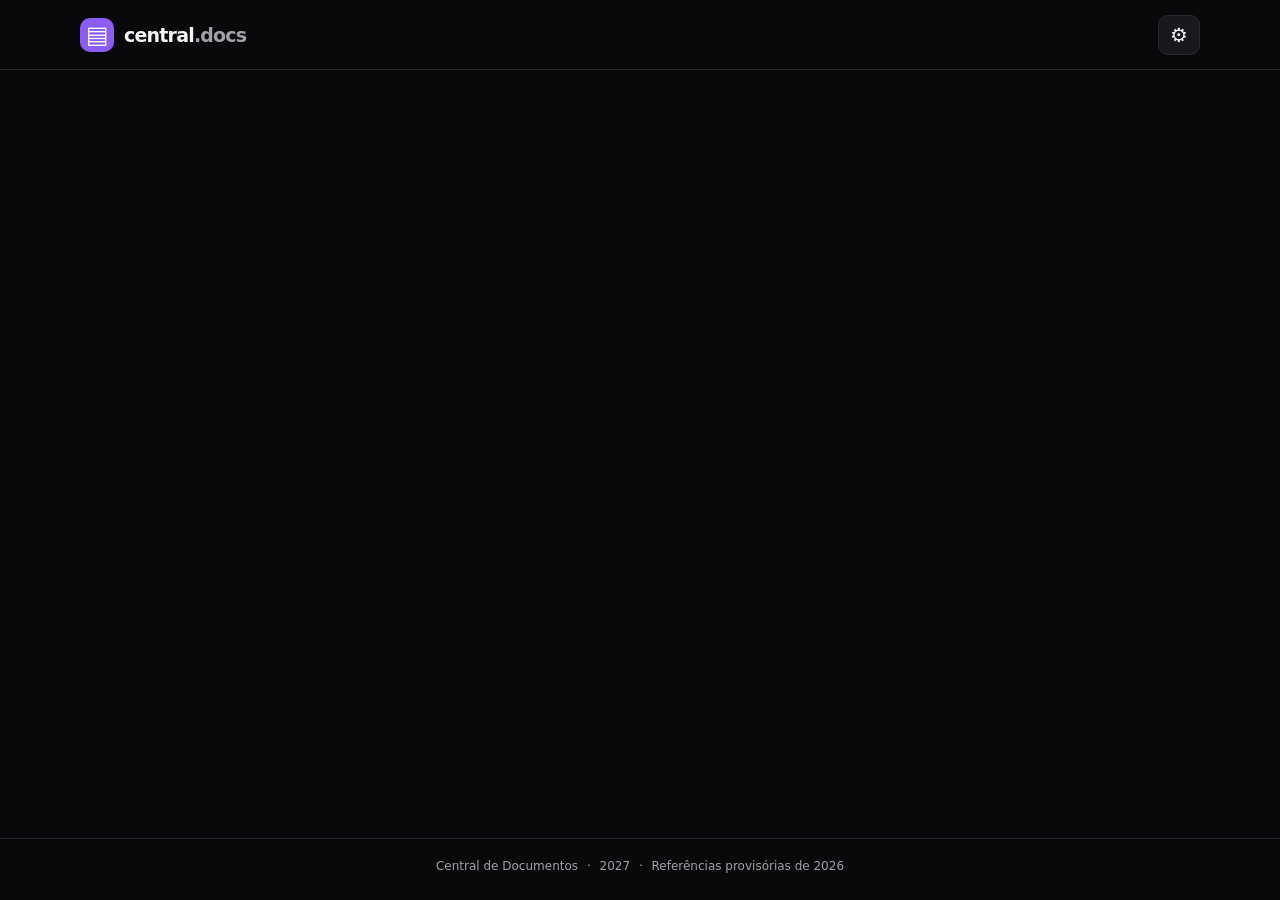
==== Central_de_Documentos_2027.html @ 4f2d8aee "v2.1: revisão documental e funcional — Central_de_Documentos_2027.html" ====
<!doctype html><html lang="pt-BR"><head><meta charset="utf-8"><meta name="viewport" content="width=device-width,initial-scale=1"><title>Central de Documentos · 2027</title><style>:root{color-scheme:dark;--bg:#09090b;--panel:#111116;--card:#18181f;--border:#292932;--text:#f4f4f5;--muted:#a1a1aa;--accent:#8b5cf6;--success:#22c55e;--warning:#f59e0b;--error:#ef4444;font-family:Inter,system-ui,-apple-system,BlinkMacSystemFont,'Segoe UI',sans-serif}*{box-sizing:border-box}body{margin:0;background:var(--bg);color:var(--text);min-height:100vh}html[data-theme=light]{color-scheme:light;--bg:#f7f7fa;--panel:#fff;--card:#fff;--border:#dedee7;--text:#20202a;--muted:#5f606c;--success:#16803b;--warning:#9b6100;--error:#b91c1c}button,input,select,textarea{font:inherit}button{cursor:pointer;color:inherit;background:var(--card);border:1px solid var(--border);border-radius:10px;padding:10px 14px}button:hover{border-color:var(--accent)}button:focus-visible,a:focus-visible,input:focus-visible,select:focus-visible,summary:focus-visible,textarea:focus-visible{outline:3px solid var(--accent);outline-offset:3px}header{height:70px;display:flex;align-items:center;justify-content:space-between;border-bottom:1px solid var(--border);padding:0 max(20px,calc((100vw - 1120px)/2));gap:12px}.brand{background:none;border:0;padding:0;display:flex;align-items:center;gap:10px;font-size:19px;font-weight:750;letter-spacing:-.8px}.logo{display:grid;place-items:center;background:#8b5cf6;color:#fff;width:34px;height:34px;border-radius:10px;font-size:24px}.headright{display:flex;align-items:center;gap:14px}#saved{font-size:12px;color:var(--muted)}.iconbtn{font-size:20px;padding:7px 11px}main{max-width:1120px;margin:auto;padding:42px 24px 60px;min-height:calc(100vh - 132px)}footer{color:var(--muted);font-size:12px;text-align:center;border-top:1px solid var(--border);padding:20px}footer span{padding:0 5px}.muted,small{color:var(--muted)}h1{font-size:clamp(27px,4vw,42px);letter-spacing:-1.5px;line-height:1.1;margin:12px 0}h2{font-size:21px;letter-spacing:-.4px;margin:0 0 12px}h3{margin:0;font-size:16px}p{line-height:1.55}.eyebrow{font-size:11px;font-weight:750;text-transform:uppercase;letter-spacing:1.7px;color:var(--muted)}.hero{padding:25px 0 32px}.hero p{margin:10px 0;color:var(--muted)}.grid{display:grid;grid-template-columns:repeat(2,minmax(0,1fr));gap:20px}.folder{display:block;text-align:left;padding:27px;border-radius:20px;background:var(--card);border:1px solid var(--border);transition:transform .18s,border .18s;min-width:0}.folder:hover,.profile:hover{transform:translateY(-3px);border-color:var(--accent)}.folder .mark{color:var(--accent);background:color-mix(in srgb,var(--accent) 15%,transparent);width:62px;height:62px;display:grid;place-items:center;border-radius:16px;margin:0 0 23px}.folder h2{font-size:27px;margin:5px 0}.folder .go{display:flex;justify-content:space-between;border-top:1px solid var(--border);margin-top:22px;padding-top:17px;color:var(--accent);font-weight:650}.accent{color:var(--accent)}.progressline{display:flex;justify-content:space-between;gap:8px;align-items:center;margin:14px 0 8px}.progressline strong{font-size:24px;letter-spacing:-.8px}.bar{height:7px;background:var(--border);border-radius:20px;overflow:hidden}.bar span{height:100%;display:block;background:var(--accent);border-radius:20px;transition:width .2s}.statline{display:flex;justify-content:space-between;color:var(--muted);font-size:12px;margin-top:10px;gap:8px;flex-wrap:wrap}.notice{border:1px solid var(--border);border-radius:12px;padding:14px 16px;color:var(--muted);font-size:13px;line-height:1.55;margin:24px 0;background:var(--panel)}.crumb{display:flex;gap:8px;align-items:center;flex-wrap:wrap;font-size:13px;color:var(--muted);margin-bottom:26px}.crumb button{background:none;border:0;padding:5px;color:var(--muted)}.sectionhead{display:flex;align-items:end;justify-content:space-between;gap:16px;flex-wrap:wrap;margin-bottom:26px}.sectionhead p{margin:7px 0 0;color:var(--muted)}.profilegrid{display:grid;grid-template-columns:repeat(auto-fit,minmax(180px,1fr));gap:18px}.profile{text-align:left;min-width:0;border-radius:17px;padding:17px;transition:transform .18s,border .18s}.avatar{display:grid;place-items:center;aspect-ratio:1;border-radius:13px;background:color-mix(in srgb,var(--avatar,#8b5cf6) 24%,var(--panel));color:var(--text);font-size:40px;font-weight:650;letter-spacing:-2px;margin-bottom:15px;max-height:130px}.profile h3{margin-bottom:3px}.profile .progressline strong{font-size:17px}.profile .progressline{margin:13px 0 7px}.toolbar{display:flex;align-items:center;gap:9px;flex-wrap:wrap;margin:20px 0}input:not([type=checkbox]),select,textarea{background:var(--panel);border:1px solid var(--border);color:var(--text);border-radius:9px;padding:10px 12px;min-width:0}input[type=search]{flex:1;min-width:150px}input[type=checkbox]{width:20px;height:20px;accent-color:var(--success);cursor:pointer;flex-shrink:0}textarea{width:100%;resize:vertical}.primary{background:var(--accent);border-color:var(--accent);color:white;font-weight:650}.danger{color:var(--error)}.panel{background:var(--panel);border:1px solid var(--border);border-radius:15px;padding:20px;margin:14px 0}.category{background:var(--panel);border:1px solid var(--border);border-radius:13px;margin:12px 0;overflow:hidden}.category>summary{padding:17px 20px;cursor:pointer;font-weight:650;display:flex;justify-content:space-between;gap:10px;list-style:none}.category>summary:before{content:'›';color:var(--muted);font-size:20px;line-height:1}.category[open]>summary:before{transform:rotate(90deg)}.category>summary span:first-of-type{flex:1}.doc{border-top:1px solid var(--border)}.docrow{display:flex;gap:11px;align-items:center;padding:12px 15px;min-height:60px}.docrow label{display:flex;align-items:center;gap:10px;flex:1;cursor:pointer;min-width:0}.docname{font-size:14px;font-weight:550;overflow-wrap:anywhere}.done .docname{color:var(--muted)}.status{font-size:11px;white-space:nowrap;color:var(--muted);font-weight:650}.status.V{color:var(--success)}.status.A{color:var(--warning)}.status.U{color:#60a5fa}.detailsbtn{padding:5px 10px;flex-shrink:0}.docdetail{padding:15px 20px 20px 45px;background:var(--card);font-size:13px;line-height:1.55}.docdetail p{margin:5px 0 12px}.docdetail .toolbar{margin:10px 0}.docdetail a,a{color:var(--accent);overflow-wrap:anywhere}.formgrid{display:grid;grid-template-columns:repeat(2,minmax(0,1fr));gap:14px}.field{display:flex;flex-direction:column;gap:6px}.field label{font-size:12px;color:var(--muted)}.full{grid-column:1/-1}.actions{display:flex;gap:9px;flex-wrap:wrap}.timeline label{display:flex;gap:10px;align-items:center;padding:10px 0;border-bottom:1px solid var(--border)}.empty{padding:35px;text-align:center;color:var(--muted)}dialog{background:var(--panel);color:var(--text);border:1px solid var(--border);border-radius:16px;width:min(540px,calc(100vw - 30px));padding:22px}dialog::backdrop{background:#0009}.error{color:var(--error)!important}.split{display:flex;justify-content:space-between;align-items:center;gap:10px;flex-wrap:wrap}.small{font-size:12px}.pill{font-size:11px;border:1px solid var(--border);border-radius:20px;padding:4px 8px;color:var(--muted)}.profilehead{display:flex;gap:18px;align-items:center}.profilehead .avatar{width:68px;height:68px;margin:0;font-size:23px;flex-shrink:0}.profilehead h1{font-size:30px;margin:5px 0}.profilehead p{margin:0}.compact{padding:14px 20px}.compact .progressline{margin:0 0 7px}.copytag{font-size:11px;color:var(--muted);white-space:nowrap}.urgent{color:var(--warning);font-size:11px}.switch{display:flex;align-items:center;gap:8px}.note{margin:6px 0}.subtle{background:transparent}.folder svg{width:33px;height:33px}.folder[data-p=S]{--accent:#3b82f6}.folder[data-p=P]{--accent:#8b5cf6}@media(max-width:600px){main{padding:28px 14px 40px}header{padding:0 14px}.grid{grid-template-columns:1fr;gap:12px}.folder{padding:20px}.hero{padding:10px 0 22px}.profilegrid{grid-template-columns:repeat(2,minmax(0,1fr));gap:10px}.profile{padding:12px}.avatar{font-size:32px;max-height:104px}.docrow{padding:10px 8px;gap:6px;flex-wrap:wrap}.docrow label{flex-basis:65%}.docdetail{padding:13px}.copytag{display:none}.formgrid{grid-template-columns:1fr}.headright{gap:5px}#saved{font-size:10px;max-width:120px}.profilehead h1{font-size:24px}.category>summary{padding:14px 10px}.status{font-size:10px}.panel{padding:14px}}@media(prefers-reduced-motion:reduce){*{transition:none!important;scroll-behavior:auto!important}}
</style></head><body><header><button id="brand" class="brand" aria-label="Início"><span class="logo">▤</span><span>central<span class="muted">.docs</span></span></button><div class="headright"><span id="saved" role="status"></span><button id="settings" class="iconbtn" aria-label="Configurações" title="Configurações">⚙</button></div></header><main id="app"></main><footer>Central de Documentos <span>·</span> 2027 <span>·</span> Referências provisórias de 2026</footer><input type="file" id="importfile" accept=".json,application/json" hidden><dialog id="dialog"></dialog><script>
const PROFILES=[['Lucas','Candidato','L'],['Cátia','Mãe','C'],['José Francisco','Pai','JF'],['Larissa Luenda','Irmã','LL'],['Maria Eduarda','Irmã','ME'],['Serralheria','Pessoa jurídica','PJ'],['Documentação familiar','Grupo familiar','GF']];
const CATS=['Documentos pessoais','Documentos escolares','Documentos militares','Documentos eleitorais','Documentos trabalhistas','Comprovantes de renda','Documentos bancários','Documentos empresariais','Documentos tributários','Declarações','Documentos complementares'];
const SOURCES={mec:'https://prouniportal.mec.gov.br/tire-suas-duvidas-pesquisa/documentacao',ifb:'https://www.ifb.edu.br/estude-no-ifb/noticias/45562-sistema-de-selecao-unificada-sisu-2026-documentos',cin:'https://www.nahora.df.gov.br/',cpf:'https://servicos.receitafederal.gov.br/',mil:'https://alistamento.eb.mil.br/',tse:'https://www.tse.jus.br/',ctps:'https://www.gov.br/pt-br/servicos/obter-a-carteira-de-trabalho',cnis:'https://meu.inss.gov.br/',mei:'https://www.gov.br/empresas-e-negocios/pt-br/empreendedor',enem:'https://enem.inep.gov.br/participante/',prouni:'https://acessounico.mec.gov.br/prouni',sisu:'https://acessounico.mec.gov.br/sisu',cad:'https://www.gov.br/pt-br/servicos/emitir-comprovante-do-cadastro-unico'};
// id|perfil|categoria|nome|SISU (A/E/R/-)|ProUni (1/0)|tipo S|tipo P|prazo|emissão|orientação
const RAW=`01|0|0|RG ou CIN|A|1|O|O|N|cin|Identidade oficial com foto; outras identificações oficiais podem ser aceitas.
02|0|0|Comprovante de CPF|A|1|C|C|N|cpf|No IFB, cópia separada se o CPF não constar na identidade; na LB_EP, conferir exigência específica.
03|0|1|Histórico escolar do ensino médio|A|1|A|A|N||Solicitar na escola; comprovar todo o ensino médio público nas cotas.
04|0|1|Certificado ou declaração de conclusão do ensino médio|A|1|A|A|N||IFB: certificado ou histórico acompanhado da declaração de conclusão. ProUni: confirmar forma aceita pela instituição.
05|0|1|Declaração de ensino médio integralmente público|E|1|A|A|N||Alternativa ao histórico que comprove o percurso escolar, conforme edital.
06|0|3|Título eleitoral|A|1|O|C|N|tse|IFB: número ou cópia para maiores de 18 e menores de 70 anos. ProUni: somente se solicitado na matrícula.
07|0|3|Certidão de quitação eleitoral|A|1|P|P|M|tse|Complementar; não substitui automaticamente o título.
08|0|2|Certificado de Dispensa de Incorporação (CDI)|A|1|A|C|N|mil|Aguardando emissão conforme relato. IFB 2026 também prevê documento de apresentação à corporação militar; confirmar o comprovante específico com o campus.
09|0|2|Comprovante de apresentação ou dispensa militar|A|0|A|C|N|mil|Alternativa ao CDI no IFB 2026. Confirme aceitação antes de substituir.
10|0|0|Duas fotografias 3x4 recentes|A|0|O|C|M||Duas fotos idênticas e recentes conforme IFB 2026.
11|0|0|Comprovante de residência com CEP|A|1|O|O|M||Conta ou declaração de residência aceita; guardar original e PDF.
12|0|4|Carteira de Trabalho Digital|R|1|C|C|E|ctps|Complementar para comprovar vínculos; não comprova sozinha ausência de renda.
13|0|4|Extrato previdenciário CNIS|R|1|P|P|E|cnis|Complementar se solicitado.
14|0|6|Extratos bancários pessoais|R|1|A|A|E||Últimos três meses, como referência; verificar período oficial.
15|0|5|Declaração de trabalho e renda informal|R|1|C|C|E||Declarar atividade e rendimentos reais, variáveis; confirmar modelo e aceitação.
16|0|5|Recibos ou comprovantes dos pagamentos informais|R|1|C|C|E||Organizar pagamentos efetivamente recebidos.
17|0|8|IRPF, recibo de entrega e restituição, se houver|R|1|A|A|E|cpf|Se apresentou declaração; não inventar isenção.
18|0|9|Declaração de recebimento ou não de pensão alimentícia|R|1|O|C|E||IFB LB_EP: declaração de cada integrante. ProUni conforme situação e exigência.
19|0|9|Formulário oficial de comprovação da reserva de vaga|E|0|O|C|E|sisu|Usar o anexo da edição de 2027.
20|0|9|Declaração de não ocupação simultânea de vaga ou bolsa|A|0|O|C|E|sisu|Usar formulário do IFB na matrícula.
21|0|10|Formulário de matrícula|A|1|O|C|E||Modelo fornecido pela instituição na convocação.
22|0|10|Boletim de desempenho do ENEM|-|1|C|P|E|enem|Guardar após divulgação; não substitui dados oficiais da seleção.
23|0|10|Comprovante de inscrição e pré-seleção ProUni|-|1|C|P|E|prouni|Gerado no processo seletivo.
24|0|9|Formulário de comprovação de informações ProUni|-|1|C|V|E|prouni|Confirmar formulário institucional de 2027.
25|1|0|RG ou CIN|R|1|O|O|N|cin|Identificação pessoal; outras formas oficiais conforme regras.
26|1|0|Comprovante de CPF|R|1|O|C|N|cpf|Conferir se é necessário documento separado no ProUni.
27|1|4|Carteira de Trabalho Digital|R|1|C|C|E|ctps|Ausência de CLT não significa ausência de renda.
28|1|4|Extrato previdenciário CNIS|R|1|P|P|E|cnis|Complementar.
29|1|6|Extratos bancários da pessoa física|R|1|A|A|E||Pelo menos três meses como referência; separar PF e PJ.
30|1|5|Comprovantes de pró-labore e distribuição de lucros|R|1|C|A|E||Se houver; verificar contabilidade e valores pessoais.
31|1|5|Declaração de rendimentos pessoais da atividade empresarial|R|1|C|C|E||Não confundir faturamento bruto com rendimentos pessoais.
32|1|8|IRPF com recibo e restituição, se houver|R|1|A|A|E|cpf|Se apresentou declaração.
33|1|9|Declaração de recebimento ou não de pensão alimentícia|R|1|O|C|E||IFB LB_EP; ProUni quando pertinente.
34|2|0|RG ou CIN|R|1|O|O|N|cin|Identificação pessoal.
35|2|0|Comprovante de CPF|R|1|O|C|N|cpf|Conferir documento separado.
36|2|4|Carteira de Trabalho Digital com vínculo CLT|R|1|A|A|E|ctps|Vínculo de porteiro.
37|2|5|Contracheques atualizados|R|1|A|A|E||ProUni: três para salário fixo, seis quando há comissão ou horas extras. IFB: contracheques ou declaração atualizada.
38|2|5|Declaração do empregador com cargo e salário bruto|R|1|A|C|E||Alternativa IFB; confirmar ProUni.
39|2|4|Extrato previdenciário CNIS|R|1|P|P|E|cnis|Complementar.
40|2|4|Extrato do FGTS|R|1|A|A|E||Obter no aplicativo oficial FGTS, se necessário.
41|2|6|Extratos bancários pessoais|R|1|A|A|E||Pelo menos três meses; incluir atividade informal na análise.
42|2|5|Declaração de renda informal na serralheria|R|1|C|C|E||O pai não é proprietário nem sócio; declarar renda adicional real.
43|2|5|Comprovantes de recebimentos informais|R|1|C|C|E||Pagamentos efetivos da atividade informal.
44|2|8|IRPF com recibo e restituição, se houver|R|1|A|A|E|cpf|Se apresentou declaração.
45|2|9|Declaração de recebimento ou não de pensão alimentícia|R|1|O|C|E||IFB LB_EP; ProUni conforme situação.
46|3|0|RG ou CIN|R|1|O|O|N|cin|Identificação pessoal.
47|3|0|Comprovante de CPF|R|1|O|C|N|cpf|Conferir documento separado.
48|3|4|Carteira de Trabalho Digital com vínculo CLT|R|1|A|A|E|ctps|Vínculo de porteira.
49|3|5|Contracheques atualizados|R|1|A|A|E||ProUni: três fixos ou seis com comissão ou horas extras. IFB: contracheques ou declaração atualizada.
50|3|5|Declaração do empregador com cargo e salário bruto|R|1|A|C|E||Alternativa IFB; confirmar ProUni.
51|3|4|Extrato previdenciário CNIS|R|1|P|P|E|cnis|Complementar.
52|3|4|Extrato do FGTS|R|1|A|A|E||Se solicitado.
53|3|6|Extratos bancários pessoais|R|1|A|A|E||Pelo menos três meses.
54|3|8|IRPF com recibo e restituição, se houver|R|1|A|A|E|cpf|Se apresentou declaração.
55|3|9|Declaração de recebimento ou não de pensão alimentícia|R|1|O|C|E||IFB LB_EP; ProUni conforme situação.
56|4|0|Certidão de nascimento|R|1|C|O|N||ProUni: alternativa de identificação para menor de 18 anos. IFB LB_EP 2026 pede identificação com foto; confirmar exceção.
57|4|0|Comprovante de CPF|R|1|O|C|N|cpf|Já possui CPF, mas cópia ainda não confirmada.
58|4|0|Primeira via da CIN|R|1|O|A|N|cin|IFB LB_EP: identidade com foto. No ProUni, alternativa à certidão de nascimento; não exigir ambas.
59|4|1|Declaração de matrícula escolar|R|1|C|C|E||Se solicitada pela instituição.
60|4|9|Declaração de ausência de renda assinada pelo responsável|R|1|C|C|E||Menor estudante sem renda; não solicitar documentos de emprego.
61|4|9|Declaração de recebimento ou não de pensão alimentícia|R|1|O|C|E||Responsável declara conforme situação; verificar modelo.
62|5|7|Cartão CNPJ|R|1|P|C|N|cpf|Identificação da empresa exclusivamente de Cátia.
63|5|7|CCMEI, requerimento de empresário ou contrato social|R|1|P|C|N|mei|Somente o ato correspondente à natureza jurídica.
64|5|8|Comprovante do regime tributário|R|1|P|P|N|cpf|Identificar MEI, Simples ou outro regime. Não presumir MEI.
65|5|8|Declaração anual DASN-SIMEI|R|1|C|C|E|mei|Somente MEI.
66|5|8|DEFIS e apurações PGDAS-D|R|1|C|C|E|cpf|Somente Simples Nacional não MEI, conforme obrigação.
67|5|8|ECF ou outras declarações tributárias aplicáveis|R|1|C|C|E|cpf|Somente conforme regime e orientação contábil.
68|5|8|Comprovantes de tributos e contribuições|R|1|C|C|E|cpf|DAS ou demais tributos aplicáveis.
69|5|6|Extratos bancários da pessoa jurídica|R|1|A|A|E||Pelo menos três meses, se houver conta PJ.
70|5|7|Relatórios mensais de faturamento|R|1|P|P|E||Receitas brutas dos serviços; não equivalem à renda familiar.
71|5|7|Notas fiscais de serviços e recibos|R|1|C|C|E||Organizar por competência.
72|5|7|Comprovantes de despesas empresariais|R|1|P|P|E||Despesas reais comprovadas, conforme orientação contábil.
73|5|7|Demonstrativo contábil de receitas, despesas e resultado|R|1|C|C|E||Solicitar ao contador se pertinente.
74|5|5|Comprovantes de retiradas, pró-labore e lucros|R|1|C|C|E||Conciliar com documentos de Cátia.
75|5|7|Registro de pagamentos informais ao pai e ao candidato|R|1|P|P|E||Evitar dupla contagem; não atribuir propriedade da empresa a eles.
76|6|9|Declaração de composição familiar|R|1|C|V|E||Cinco integrantes conforme relato; confirmar definição e modelo oficial.
77|6|0|Certidão de casamento ou união estável dos pais|R|1|C|C|N||Se aplicável e solicitado.
78|6|0|Comprovante de residência familiar|R|1|A|A|M||Reutilizar documento do candidato se aceito; não emitir duas vezes.
79|6|10|Comprovante de Cadastro Único|R|1|A|C|E|cad|Somente se inscritos e pertinente.
80|6|5|Comprovantes de outras rendas e benefícios|R|1|C|C|E||Se houver; observar exclusões legais.
81|6|9|Formulário socioeconômico oficial|R|1|V|V|E||Aguardar modelos da edição e instituição.
82|6|5|Demonstrativo consolidado da renda dos cinco integrantes|R|1|P|P|E||Controle preventivo; não é exigência universal.
83|0|5|Comprovação suficiente da renda informal do candidato|R|1|O|O|E||Confirmar com a instituição os comprovantes aceitos (extratos, IRPF, contribuições e outros); marcar após reunir o conjunto aceito.
84|1|5|Comprovação suficiente dos rendimentos pessoais de Cátia|R|1|O|O|E||Conjunto aceito pela instituição para comprovar renda empresarial pessoal; não é um formulário adicional.
85|2|5|Comprovação suficiente da renda CLT do pai|R|1|O|O|E||Marcar quando reunir a combinação aceita de contracheques ou outros comprovantes.
86|2|5|Comprovação suficiente da renda informal do pai|R|1|O|O|E||Marcar após reunir a documentação aceita da renda adicional.
87|3|5|Comprovação suficiente da renda CLT de Larissa|R|1|O|O|E||Marcar quando reunir a combinação aceita de comprovantes.
88|4|5|Comprovação da situação sem renda da menor|R|1|O|V|E||IFB prevê meios alternativos para estudante sem renda; confirmar formato para menor. ProUni: confirmar necessidade.
89|0|1|Comprovação de conclusão do ensino médio|A|1|O|O|N||Controle do conjunto aceito, não um documento adicional: certificado ou histórico com declaração, conforme IFB; confirmar ProUni.
90|0|1|Comprovação do percurso integral em escola pública|E|0|O|C|N||Controle da comprovação por histórico ou declaração que abranja todo o ensino médio; não exige nova emissão.
91|5|7|Comprovação empresarial pertinente ao regime tributário|R|1|C|V|E||Confirmar conjunto de documentos com instituição e contador; não exigir obrigações mutuamente exclusivas.
92|0|2|Comprovação da situação militar aceita pelo IFB|A|0|O|C|N|mil|Controle da comprovação por CDI ou alternativa aceita pelo campus; não é um documento adicional.`;
const CATALOG={P:[],S:[]};
for(const row of RAW.split('\n')){const [id,g,cat,name,mode,p,sk,pk,time,link,detail]=row.split('|');for(const prog of ['P','S']){if(prog==='P'?p!=='1':mode==='-')continue;CATALOG[prog].push({id:prog+id,g:+g,cat:+cat,name,mode:prog==='S'?mode:'P',kind:prog==='S'?sk:pk,time,link,detail,shared:mode!=='-'&&p==='1',urgent:['03','04','08','09','58','92','62','63','64','83','84','85','86','87'].includes(id)});}}
const TIMELINES={P:['Publicação do edital','Inscrição','Escolha dos cursos','Notas de corte','Primeira chamada','Segunda chamada (se necessária)','Lista de espera (se necessária)','Comprovação das informações','Entrega dos documentos','Análise documental','Aprovação da bolsa','Termo de concessão','Matrícula'],S:['Publicação do edital','Inscrição','Escolha dos cursos','Notas de corte','Resultado','Convocação','Entrega dos documentos','Análise documental','Recurso (se necessário)','Matrícula']};


Object.assign(SOURCES,{
 ucb:'https://ucb2.catolica.edu.br/portal/wp-content/uploads/2026/02/Relacao-de-Documentos-ProUni-2026.1.pdf',
 ucbPortal:'https://ucb2.catolica.edu.br/portal/cursos/bolsas-financiamento-e-convenios/prouni/',
 iesb:'https://www.iesb.br/content/uploads/2021/07/Documentos-Prouni-2025-Candidatos-2.pdf',
 iesbPortal:'https://www.iesb.br/noticias/edital-prouni-2026-2-inicia-inscricoes-nesta-terca-feira-7/',
 ir:'https://www.restituicao.receita.fazenda.gov.br/#/',
 cnis:'https://meu.inss.gov.br/',
 assinatura:'https://www.gov.br/governodigital/pt-br/identidade/assinatura-eletronica',
 ifbD:'https://www.ifb.edu.br/attachments/article/45464/ANEXO%20D%20Documenta%C3%A7%C3%A3o%20para%20Comprova%C3%A7%C3%A3o%20das%20Reservas%20de%20Vagas%20ao%20SiSU%20na%20Sele%C3%A7%C3%A3o%202026.pdf',
 ifbE:'https://www.ifb.edu.br/attachments/article/45464/ANEXO%20E%20Documentos%20para%20Matr%C3%ADcula%20pelo%20SiSU%20na%20Sele%C3%A7%C3%A3o%202026.pdf',
 enemData:'https://www.gov.br/inep/pt-br/centrais-de-conteudo/noticias/enem/resultados-do-enem-serao-divulgados-em-18-de-janeiro'
});
function revise(p,id,patch){const d=CATALOG[p].find(x=>x.id===p+id);if(!d)throw Error('ID ausente: '+p+id);Object.assign(d,patch);}
function addAudit(p,id,g,cat,name,kind,time,link,detail,mode='R',urgent=false,ref=''){
 if(CATALOG[p].some(d=>d.id===p+id))throw Error('ID duplicado');
 CATALOG[p].push({id:p+id,g,cat,name,kind,time,link,detail,mode:p==='P'?'P':mode,shared:false,urgent,ref});
}
for(const id of ['02','26','35','47'])revise('P',id,{kind:'O',detail:'Referência UCB 2026/1 e IESB 2025: identificação e CPF dos adultos. Confira se o CPF integrado ou CNH dispensa cópia separada.',ref:'ucb'});
for(const id of ['12','27','36','48'])revise('P',id,{kind:'O',detail:'UCB 2026/1 e IESB 2025 solicitam CTPS dos adultos. Na UCB, PDF digital atualizado em até 30 dias, com os dois últimos vínculos; sem contrato, página de dados pessoais. CTPS física conforme páginas indicadas pela instituição.',ref:'ucb'});
for(const id of ['13','28','39','51'])revise('P',id,{kind:'C',detail:'IESB 2025 exige CNIS completo de todos os adultos. Na UCB, confirmar eventual exigência adicional. Emitir no Meu INSS.',ref:'iesb'});
for(const id of ['14','29','41','53'])revise('P',id,{kind:'C',detail:'UCB 2026/1: extratos de todas as contas ativas, bancos tradicionais e digitais, dos três meses completos anteriores ao mês atual, identificando banco, conta e titular. IESB 2025: seis meses para autônomos ou MEI; três para sócios/dirigentes. Confirmar conforme atividade e instituição.',ref:'ucb'});
for(const id of ['17','32','44','54'])revise('P',id,{kind:'C',detail:'UCB 2026/1: todas as páginas da declaração do último exercício exigido, recibo de entrega; se não declarou, usar o comprovante de consulta específico em item separado. MEC também prevê notificação de restituição quando houver.',ref:'ucb'});
for(const id of ['37','49'])revise('P',id,{kind:'O',detail:'UCB 2026/1: três meses completos anteriores ao mês atual para salário fixo, seis para horista, comissões, gorjetas ou horas extras. Juntar recibos de férias e 13º quando recebidos no período. IESB 2025 também distingue três e seis meses.',ref:'ucb'});
for(const id of ['15','42'])revise('P',id,{kind:'O',detail:'UCB 2026/1: declaração de atividade remunerada no modelo da instituição, com atividade e média mensal real. IESB 2025: verificar DECORE e extratos de seis meses para autônomos. Não declarar ausência de renda.',ref:'ucb'});
revise('P','03',{kind:'O',detail:'UCB 2026/1 solicita histórico e certificado ou declaração de conclusão. IESB 2025 solicita histórico e certificado (frente e verso), com declaração substitutiva na falta de um deles. Confirmar 2027.',ref:'ucb'});
revise('P','04',{kind:'O',detail:'UCB 2026/1: certificado OU declaração de conclusão, além do histórico. IESB 2025: conferir substituição por declaração escolar com as séries cursadas.',ref:'ucb'});
revise('P','89',{kind:'P',detail:'Controle preventivo da conferência do conjunto escolar; não é documento adicional.',ref:'ucb'});
revise('P','06',{kind:'O',detail:'UCB 2026/1 exige título eleitoral do candidato maior de 18 anos. Conferir instituição escolhida.',ref:'ucb'});
revise('P','22',{kind:'O',detail:'UCB 2026/1 exige resultado do ENEM usado na inscrição. INEP informou divulgação dos resultados do ENEM 2026 em 18/01/2027.',ref:'ucb'});
revise('P','23',{kind:'O',detail:'Ficha de inscrição do ProUni; UCB 2026/1 e IESB 2025 pedem este registro.',ref:'ucb'});
revise('P','24',{kind:'O',detail:'UCB 2026/1 pede formulário socioeconômico unificado preenchido, datado e assinado; aguarde modelo de 2027.',ref:'ucb',link:'ucbPortal'});
revise('P','56',{name:'Identificação da menor: certidão de nascimento ou RG/CIN',kind:'O',detail:'UCB 2026/1 e IESB 2025 aceitam uma das duas opções para menores de 18 anos; marque quando tiver uma delas. Não é necessário obter ambas para este fim.',ref:'ucb'});
revise('P','58',{kind:'P',detail:'Alternativa à certidão de nascimento. A CIN é prioritária para SISU LB_EP, não é exigência cumulativa no ProUni.',ref:'ucb'});
revise('P','11',{detail:'UCB 2026/1: comprovante de até seis meses em nome do adulto ou declaração de residência no modelo oficial. IESB 2025 também exige comprovante pessoal atualizado.',ref:'ucb'});
revise('P','30',{detail:'UCB 2026/1: três meses completos de pró-labore para sócios e dirigentes. Se for MEI, seguir as exigências específicas de MEI. Separar lucros efetivamente recebidos.',ref:'ucb'});
revise('P','63',{detail:'UCB 2026/1: CCMEI se MEI; requerimento empresarial ou contrato social e alterações, se sócia/dirigente. IESB 2025 prevê registro de MEI ou contrato conforme categoria.',ref:'ucb'});
revise('P','65',{detail:'DASN-SIMEI somente se MEI. UCB 2026/1 e IESB 2025 solicitam declaração anual correspondente.',ref:'ucb'});
revise('P','69',{detail:'Extratos PJ, quando aplicáveis: separar da conta pessoal. IESB 2025 pede seis meses para MEI e três para sócios/dirigentes; confirmar se inclui todas as contas PJ no caso concreto.',ref:'iesb'});
revise('S','02',{detail:'IFB 2026: na matrícula, CPF separado se não estiver na identificação; em LB_EP o Anexo D pede cópia do CPF de todos, inclusive candidato.',ref:'ifbD'});
revise('S','78',{kind:'O',detail:'LB_EP: declaração de residência assinada ou comprovante com CEP em nome do candidato ou familiar. Reutilize o documento já obtido; não é nova emissão.',ref:'ifbD'});
revise('S','58',{detail:'Anexo D do IFB 2026 pede identificação oficial com foto de todos do grupo familiar. A certidão de nascimento isolada não consta como alternativa nesta modalidade. Confirme exceção com o campus.',ref:'ifbD'});
revise('S','08',{detail:'IFB Anexo E 2026 aceita reservista, dispensa ou apresentação à corporação militar, para homens maiores de 18 e abaixo de 45 anos. CDI ainda não confirmado; consultar campus.',ref:'ifbE'});
revise('S','09',{ref:'ifbE'});
revise('S','19',{link:'ifb',ref:'ifbD'});
revise('S','20',{link:'ifb',ref:'ifbE'});
for(const [i,g] of [[93,1],[94,2],[95,3]])addAudit('P',String(i),g,0,'Comprovante de residência individual ou declaração','O','M','ucbPortal','UCB 2026/1: documento nominal de até seis meses; cônjuges/conviventes legalmente comprovados podem compartilhar um comprovante. IESB 2025 pede comprovante por adulto. Usar declaração institucional se necessário.','R',false,'ucb');
for(const [i,g] of [[96,0],[97,1],[98,2],[99,3]])addAudit('P',String(i),g,8,'Consulta de IRPF para não declarante','C','E','ir','Somente se não apresentou IRPF: UCB 2026/1 pede impressão da consulta do exercício indicado com resultado de ausência de informação. Não é uma declaração genérica de isenção; confirmar o exercício de 2027.','R',false,'ucb');
for(const [i,g] of [[100,0],[101,1],[102,2],[103,3],[104,4]])addAudit('P',String(i),g,6,'Comprovante de encerramento de conta bancária','C','E','','UCB 2026/1: se encerrou conta nos dois meses anteriores à entrega, pedir comprovante formal do banco. Não se aplica se não houve encerramento.','R',false,'ucb');
addAudit('P','105',4,6,'Extratos bancários da menor, se possuir conta','C','E','','UCB 2026/1: todos com contas ativas, inclusive menores, devem apresentar três meses completos. Se não possui conta, não se aplica.','R',false,'ucb');
addAudit('P','106',0,5,'DECORE do trabalho informal, se exigida','C','E','','IESB 2025: para autônomos, DECORE por profissional contábil regular, referente aos três últimos meses. UCB usa declaração de atividade remunerada; confirmar enquadramento do trabalho informal.','R',true,'iesb');
addAudit('P','107',2,5,'DECORE da renda informal adicional, se exigida','C','E','','IESB 2025: confirmar enquadramento como autônomo e DECORE dos três últimos meses. Não é documento de propriedade da empresa.','R',true,'iesb');
for(const [i,g] of [[108,0],[109,2]])for(const p of ['P','S'])addAudit(p,String(i),g,4,'Guias de contribuição ao INSS, se houver','A','E','cnis','IFB 2026 aceita guia do último mês paga, compatível com renda de autônomo; MEC prevê comprovação de contribuições conforme atividade. Não criar recolhimentos fictícios.');
for(const [i,g] of [[110,2],[111,3]])addAudit('P',String(i),g,5,'Recibos de férias e 13º salário','C','E','','UCB 2026/1: enviar recibos se recebidos durante os meses de referência dos contracheques.','R',false,'ucb');
addAudit('P','112',0,2,'Certificado de Alistamento Militar (CAM)','C','N','mil','UCB 2026/1 lista expressamente o CAM para homens na faixa militar. Verificar se o CDI ou comprovante provisório é aceito na edição 2027.','R',true,'ucb');
addAudit('P','113',5,8,'DAS ou comprovantes de pró-labore do MEI','C','E','mei','IESB 2025: três últimos meses de DAS ou pró-labore, somente se o regime for MEI.','R',false,'iesb');
addAudit('P','114',5,8,'Declaração fiscal da pessoa jurídica (IRPJ ou obrigação equivalente)','C','E','cpf','IESB 2025 prevê documentação de IRPJ para sócios/dirigentes. Consultar contador sobre obrigação efetivamente aplicável; não exigir IRPJ de forma indiscriminada.','R',false,'iesb');
for(const [i,g] of [[115,0],[116,1],[117,2],[118,3]])addAudit('P',String(i),g,4,'Rescisão e seguro-desemprego, se aplicáveis','C','E','','UCB 2026/1: se ficou desempregado nos cinco meses anteriores à inscrição, apresentar rescisão e comprovantes de seguro-desemprego se recebeu.','R',false,'ucb');
addAudit('P','119',6,9,'Declaração de ajuda financeira externa, se houver','C','E','ucbPortal','UCB 2026/1 exige declaração no modelo institucional para ajuda recebida. Não duplicar transferências entre integrantes.','R',false,'ucb');
addAudit('P','120',4,9,'Guarda, tutela ou declaração do responsável, se aplicável','C','E','ucbPortal','Somente quando houver situação de guarda ou tutela pertinente; não presumir ausência dos pais.','R',false,'ucb');
addAudit('P','121',6,5,'Contrato de locação e recebimentos de aluguel, se houver','C','E','','UCB 2026/1: contrato e/ou comprovantes de três meses quando há renda de aluguel; observar situação real.','R',false,'ucb');
addAudit('P','122',0,10,'Encerramento de vínculo anterior, se exigível','C','E','ucbPortal','Se houver bolsa ProUni, financiamento FIES ou matrícula pública incompatível, verificar termo ou encerramento conforme instituição. Não presumir vínculo ativo.','A',false,'ucb');
addAudit('S','123',0,10,'Conferência presencial de originais e assinatura da matrícula','C','M','ifb','IFB 2026: após deferimento de matrícula on-line, apresentar originais e cópias agendados e assinar ficha física. Confirmar modalidade de entrega.','A',false,'ifbE');
addAudit('S','124',0,10,'Comprovante de manifestação de interesse em lista de espera','C','E','sisu','Guardar se participar da lista de espera; acompanhar homologação e convocação.','A');
addAudit('P','125',0,10,'Protocolo de entrega da documentação','C','E','prouni','Guardar recibo ou comprovante de envio e acompanhar análise. Não é documento de renda.');
addAudit('P','126',1,5,'Declaração de atividade remunerada da proprietária, se MEI','C','E','ucbPortal','UCB 2026/1 exige declaração de atividade remunerada para MEI; se outro enquadramento, seguir categoria correspondente.','R',false,'ucb');
addAudit('P','127',6,10,'Conferir edital e lista de documentos da instituição de 2027','O','E','prouni','Verificar oferta de ADS presencial, campus, turno, bolsa integral, forma de entrega e prazos antes de enviar. As referências de 2025/2026 são preventivas.');
addAudit('S','128',0,10,'Conferir edital IFB e anexos de 2027','O','E','ifb','Verificar curso, campus, modalidade, anexos e cronograma antes da entrega.','A');
addAudit('P','129',6,0,'Comprovantes de estado civil dos demais adultos, se aplicáveis','C','E','ucbPortal','UCB 2026/1 exige comprovante de casamento, união estável, divórcio ou viuvez conforme situação real.','R',false,'ucb');
addAudit('P','130',6,5,'Decisão ou comprovantes de pensão alimentícia, se houver','C','E','ucbPortal','Apresentar decisão judicial, acordo ou escritura e comprovantes de recebimento, conforme situação; declaração espontânea quando pertinente.','R',false,'ucb');
</script><script>
const KEYS={P:'central_documentos_prouni_2027_v2',S:'central_documentos_sisu_2027_v2',prefs:'central_documentos_preferences_v2',backup:'central_documentos_backup_v2'};
const fresh=()=>({version:2,items:{},custom:[],removed:[],timeline:{}});
const validStatus=s=>['P','A','V','U','X'].includes(s);
const isObj=x=>x&&typeof x==='object'&&!Array.isArray(x);
function validateProgram(x,p){if(!isObj(x)||x.version!==2||!isObj(x.items)||!Array.isArray(x.custom)||!Array.isArray(x.removed)||!isObj(x.timeline))throw Error('Dados incompatíveis.');const ids=new Set(CATALOG[p].map(d=>d.id));for(const d of x.custom){if(!isObj(d)||typeof d.id!=='string'||!new RegExp('^'+p+'NOVO[a-zA-Z0-9-]{1,100}||ids.has(d.id)||typeof d.name!=='string'||!d.name.trim()||d.name.length>180||!Number.isInteger(d.g)||d.g<0||d.g>6||!Number.isInteger(d.cat)||d.cat<0||d.cat>=CATS.length||!['O','C','A','P','V'].includes(d.kind)||!(p==='P'?d.mode==='P':['A','E','R'].includes(d.mode))||!['N','E','M','Q'].includes(d.time))throw Error('Documento personalizado inválido.');ids.add(d.id);}for(const [id,v] of Object.entries(x.items)){if(!ids.has(id)||!isObj(v)||!validStatus(v.status)||typeof v.note!=='string'||v.note.length>4000||typeof v.copy!=='boolean'||typeof v.applicable!=='boolean'||(v.updated!==undefined&&(typeof v.updated!=='string'||(v.updated!==''&&!Number.isFinite(Date.parse(v.updated)))))||(v.name!==undefined&&(typeof v.name!=='string'||v.name.length>180)))throw Error('Estado documental inválido.');}if(x.removed.some(id=>!ids.has(id))||Object.entries(x.timeline).some(([i,v])=>!/^\d+$/.test(i)||+i>=TIMELINES[p].length||typeof v!=='boolean'))throw Error('Etapas ou exclusões inválidas.');return x;}
const defaultPrefs=()=>({theme:'dark',quota:'LI_EP'});
function validatePrefs(x){if(!isObj(x)||!['dark','light'].includes(x.theme)||!['AC','LI_EP','LB_EP'].includes(x.quota))throw Error('Preferências inválidas.');return x;}
const emptyItem=()=>({status:'P',note:'',copy:false,applicable:false,updated:''});
function migrateSnapshot(s){if(s.version!==1||!Array.isArray(s.alteracoes)||!Array.isArray(s.removidos)||!Array.isArray(s.adicionados)||!isObj(s.etapas))throw Error('Registro anterior inválido.');const out={version:2,programs:{P:fresh(),S:fresh()},prefs:defaultPrefs()};out.prefs.quota=({AC:'AC',LI:'LI_EP',LB:'LB_EP'})[s.mode]||'LI_EP';for(const a of s.adicionados){const p=a.id?.[0];if(!out.programs[p])throw Error('Programa inválido.');out.programs[p].custom.push({id:a.id,name:a.name,g:a.g,cat:10,kind:a.kind==='O'?'O':'C',mode:p==='P'?'P':a.mode,time:a.phase==='D'?'E':'N',detail:'Importado do painel anterior.',link:'',shared:false,urgent:false});out.programs[p].items[a.id]={...emptyItem(),status:a.status==='R'?'A':a.status,note:String(a.note||''),copy:!!a.copy,applicable:a.status==='V',updated:''};}for(const a of s.alteracoes){const p=a.id?.[0];if(!out.programs[p])throw Error('Programa inválido.');out.programs[p].items[a.id]={...emptyItem(),status:a.status==='R'?'A':a.status,note:(a.status==='R'?'Prioridade urgente (registro anterior). ':'')+String(a.obs||''),copy:!!a.copia,applicable:a.status==='V',name:a.nome,updated:''};}for(const id of s.removidos){if(!out.programs[id[0]])throw Error('Exclusão inválida.');out.programs[id[0]].removed.push(id);}for(const [key,v] of Object.entries(s.etapas)){if(out.programs[key[0]])out.programs[key[0]].timeline[key.slice(1)]=!!v;}return out;}
function decodeBackup(x){if(x?.version===1)x=migrateSnapshot(x);if(!isObj(x)||x.version!==2||!isObj(x.programs)||!Object.keys(x.programs).length||Object.keys(x.programs).some(p=>!['P','S'].includes(p)))throw Error('Backup incompatível.');for(const [p,s] of Object.entries(x.programs))validateProgram(s,p);if(x.prefs)validatePrefs(x.prefs);return x;}

).test(d.id)||ids.has(d.id)||typeof d.name!=='string'||!d.name.trim()||d.name.length>180||!Number.isInteger(d.g)||d.g<0||d.g>6||!Number.isInteger(d.cat)||d.cat<0||d.cat>=CATS.length||!['O','C','A','P','V'].includes(d.kind)||!(p==='P'?d.mode==='P':['A','E','R'].includes(d.mode))||!['N','E','M','Q'].includes(d.time))throw Error('Documento personalizado inválido.');ids.add(d.id);}for(const [id,v] of Object.entries(x.items)){if(!ids.has(id)||!isObj(v)||!validStatus(v.status)||typeof v.note!=='string'||v.note.length>4000||typeof v.copy!=='boolean'||typeof v.applicable!=='boolean'||(v.name!==undefined&&(typeof v.name!=='string'||v.name.length>180)))throw Error('Estado documental inválido.');}if(x.removed.some(id=>!ids.has(id))||Object.entries(x.timeline).some(([i,v])=>!/^\d+$/.test(i)||+i>=TIMELINES[p].length||typeof v!=='boolean'))throw Error('Etapas ou exclusões inválidas.');return x;}
const defaultPrefs=()=>({theme:'dark',quota:'LI_EP'});
function validatePrefs(x){if(!isObj(x)||!['dark','light'].includes(x.theme)||!['AC','LI_EP','LB_EP'].includes(x.quota))throw Error('Preferências inválidas.');return x;}
const emptyItem=()=>({status:'P',note:'',copy:false,applicable:false,updated:''});
function migrateSnapshot(s){if(s.version!==1||!Array.isArray(s.alteracoes)||!Array.isArray(s.removidos)||!Array.isArray(s.adicionados)||!isObj(s.etapas))throw Error('Registro anterior inválido.');const out={version:2,programs:{P:fresh(),S:fresh()},prefs:defaultPrefs()};out.prefs.quota=({AC:'AC',LI:'LI_EP',LB:'LB_EP'})[s.mode]||'LI_EP';for(const a of s.adicionados){const p=a.id?.[0];if(!out.programs[p])throw Error('Programa inválido.');out.programs[p].custom.push({id:a.id,name:a.name,g:a.g,cat:10,kind:a.kind==='O'?'O':'C',mode:p==='P'?'P':a.mode,time:a.phase==='D'?'E':'N',detail:'Importado do painel anterior.',link:'',shared:false,urgent:false});out.programs[p].items[a.id]={...emptyItem(),status:a.status==='R'?'A':a.status,note:String(a.note||''),copy:!!a.copy,applicable:a.status==='V',updated:''};}for(const a of s.alteracoes){const p=a.id?.[0];if(!out.programs[p])throw Error('Programa inválido.');out.programs[p].items[a.id]={...emptyItem(),status:a.status==='R'?'A':a.status,note:(a.status==='R'?'Prioridade urgente (registro anterior). ':'')+String(a.obs||''),copy:!!a.copia,applicable:a.status==='V',name:a.nome,updated:''};}for(const id of s.removidos){if(!out.programs[id[0]])throw Error('Exclusão inválida.');out.programs[id[0]].removed.push(id);}for(const [key,v] of Object.entries(s.etapas)){if(out.programs[key[0]])out.programs[key[0]].timeline[key.slice(1)]=!!v;}return out;}
function decodeBackup(x){if(x?.version===1)x=migrateSnapshot(x);if(!isObj(x)||x.version!==2||!isObj(x.programs)||!Object.keys(x.programs).length||Object.keys(x.programs).some(p=>!['P','S'].includes(p)))throw Error('Backup incompatível.');for(const [p,s] of Object.entries(x.programs))validateProgram(s,p);if(x.prefs)validatePrefs(x.prefs);return x;}

</script><script>
const $=s=>document.querySelector(s), app=$('#app');
const e=x=>String(x??'').replace(/[&<>"']/g,c=>({'&':'&amp;','<':'&lt;','>':'&gt;','"':'&quot;',"'":'&#39;'}[c]));
const label={P:'Pendente',A:'Em andamento',V:'Providenciado',U:'Aguardando atualização',X:'Não se aplica'}, kind={O:'Exigência de referência',A:'Alternativa aceita (ver condições)',C:'Condicional',P:'Complementar / preventivo',V:'A confirmar no edital'}, timing={N:'Providenciar agora',E:'Após publicação do edital',M:'Próximo à matrícula',Q:'Somente se solicitado'};
let data={P:fresh(),S:fresh()},prefs=defaultPrefs(),blocked=new Set(),route={view:'home',p:'P',g:0},query='',filter='all',opened=new Set(),closedCats=new Set();
const pn=p=>p==='P'?'ProUni':'SISU', color=p=>p==='P'?'#8b5cf6':'#3b82f6';
function notice(msg,bad=false){$('#saved').textContent=msg;$('#saved').classList.toggle('error',bad);}
function load(){for(const k of ['P','S','prefs']){try{let raw=localStorage.getItem(KEYS[k]);if(raw){let v=JSON.parse(raw);if(k==='prefs')prefs=validatePrefs(v);else data[k]=validateProgram(v,k);}}catch(err){blocked.add(k);}}if(blocked.size)notice('Falha ao ler dados locais. Exporte antes de restaurar.',true);else notice('Dados locais carregados.');}
function save(k){try{if(blocked.has(k))throw Error('Dados locais protegidos');localStorage.setItem(KEYS[k],JSON.stringify(k==='prefs'?prefs:data[k]));if(blocked.size)notice('Alguns dados locais estão protegidos. Faça backup.',true);else notice('Alterações salvas automaticamente.');return true;}catch(err){notice('Falha ao salvar. Exporte um backup agora.',true);return false;}}
function docs(p){return [...CATALOG[p],...data[p].custom].filter(d=>!data[p].removed.includes(d.id)).map(d=>{const s={...emptyItem(),...data[p].items[d.id]};return {...d,...s,name:s.name||d.name};});}
function relevant(d,p){return p==='P'||d.mode==='A'||d.mode==='E'&&prefs.quota!=='AC'||d.mode==='R'&&prefs.quota==='LB_EP';}
function applicable(d,p){return relevant(d,p)&&d.status!=='X'&&(d.kind==='O'||d.applicable||(p==='S'&&d.id==='S02'&&prefs.quota==='LB_EP'));}
function stats(ds,p){const a=ds.filter(d=>applicable(d,p)),n=a.filter(d=>d.status==='V').length;return {n,t:a.length,percent:a.length?Math.round(n*100/a.length):null};}
function bar(s){return `<div class="bar" role="progressbar" aria-label="Progresso documental" aria-valuemin="0" aria-valuemax="100" aria-valuenow="${s.percent??0}"><span style="width:${s.percent??0}%"></span></div>`;}
function progress(s){return `<div class="progressline"><small>Progresso documental</small><strong>${s.percent===null?'Não se aplica':s.percent+'%'}</strong></div>${bar(s)}<div class="statline"><span>${s.n} providenciados</span><span>${s.t-s.n} pendentes</span></div>`;}
function patch(p,id,changes,redraw=true){let old=data[p].items[id]||emptyItem();data[p].items[id]={...old,...changes,updated:new Date().toISOString()};save(p);if(redraw){const focused=document.activeElement;const attr=['check','status','applicable','copy'].find(k=>focused?.dataset?.[k]===id);render();if(attr)app.querySelector(`[data-${attr}="${CSS.escape(id)}"]`)?.focus();}}
function go(view,p=route.p,g=route.g){route={view,p,g};query='';filter='all';opened.clear();closedCats.clear();render();window.scrollTo(0,0);app.querySelector('h1')?.focus();}
const folderSVG='<svg viewBox="0 0 24 24" fill="none" stroke="currentColor" stroke-width="1.6" stroke-linecap="round" stroke-linejoin="round" aria-hidden="true"><path d="M3 7a2 2 0 0 1 2-2h5l2 2h7a2 2 0 0 1 2 2v8a2 2 0 0 1-2 2H5a2 2 0 0 1-2-2z"/><path d="M3 10h18"/></svg>';
const avatar=g=>`<div class="avatar" style="--avatar:${['#8b5cf6','#db6b9c','#3b82f6','#db9250','#43b9b0','#7773ca','#739781'][g]}" aria-hidden="true">${e(PROFILES[g][2])}</div>`;
const crumbs=(p,g)=>`<nav class="crumb" aria-label="Caminho"><button data-go="home">← Início</button><span>/</span>${g!==undefined?`<button data-go="program" data-p="${p}">${pn(p)} 2027</button><span>/</span><span>${e(PROFILES[g][0])}</span>`:`<span>${pn(p)} 2027</span>`}</nav>`;
const heading=(k,t,sub='')=>`<div class="eyebrow">${k}</div><h1 tabindex="-1">${t}</h1>${sub?`<p>${sub}</p>`:''}`;
function home(){return `<section class="hero">${heading('ORGANIZAÇÃO PESSOAL · 2027','Central de Documentos','SISU & ProUni 2027')}</section><div class="grid">${['P','S'].map((p,i)=>`<button class="folder" data-go="program" data-p="${p}"><div class="mark">${folderSVG}</div><div class="eyebrow">PASTA 0${i+1}</div><h2>${pn(p)} 2027</h2><small>${p==='P'?'Bolsa integral · 100%':'IFB · '+prefs.quota}</small>${progress(stats(docs(p),p))}<div class="go"><span>Acessar documentos</span><span>→</span></div></button>`).join('')}</div><div class="notice">Preparação para ADS presencial no DF. Catálogo revisado: IFB 2026, Católica 2026/1, IESB 2025 e MEC. Confira o edital de 2027 antes de entregar.</div>`;}
function program(p){return `${crumbs(p)}<div class="sectionhead"><div>${heading(pn(p)+' 2027','De quem são os documentos?','Escolha um perfil para organizar os documentos.')}</div><div class="actions">${p==='S'?'<button data-go="quota">Modalidade: '+prefs.quota+'</button>':''}<button data-go="timeline">Etapas do processo</button>${p==='P'?'<button data-go="income">Orientações de renda</button>':''}</div></div><div class="panel compact">${progress(stats(docs(p),p))}</div><div class="profilegrid">${PROFILES.map(([name,role],g)=>{const s=stats(docs(p).filter(d=>d.g===g),p);return `<button class="profile" data-go="profile" data-g="${g}">${avatar(g)}<h3>${e(name)}</h3><small>${e(role)}</small><div class="progressline"><small>${s.t?s.n+'/'+s.t+' documentos':'Sem itens aplicáveis'}</small><strong>${s.percent===null?'Não se aplica':s.percent+'%'}</strong></div>${bar(s)}</button>`;}).join('')}</div><p class="muted small">Itens condicionais entram no cálculo quando incluídos ou marcados como providenciados. Alternativas e itens preventivos podem ser incluídos manualmente; não são exigências cumulativas.</p>`;}
function docrow(d,p){const x=opened.has(d.id),id=e(d.id),other=p==='P'?'S':'P', counterpart=docs(other).find(v=>v.id===other+d.id.slice(1)),both=d.shared&&counterpart&&relevant(counterpart,other)&&counterpart.status!=='X',count=both?2:1;const source=SOURCES[d.ref]||(p==='P'?SOURCES.mec:SOURCES.ifb);return `<article class="doc ${d.status==='V'?'done':''}"><div class="docrow"><label><input type="checkbox" data-check="${id}" ${d.status==='V'?'checked':''} aria-label="Providenciado: ${e(d.name)}"><span class="docname">${e(d.name)} ${d.urgent?'<span class="urgent">· prioridade</span>':''}${!applicable(d,p)&&d.status!=='X'?'<span class="muted small"> · fora do cálculo</span>':''}</span></label><span class="copytag">${count} ${count===1?'via':'vias'}*</span><span class="status ${d.status}">${label[d.status]}</span><button class="detailsbtn" data-expand="${id}" aria-expanded="${x}" aria-label="Detalhes de ${e(d.name)}">${x?'−':'+'}</button></div>${x?`<div class="docdetail"><div class="split"><span class="pill">${kind[d.kind]}</span><small>${timing[d.time]||'Conforme edital'}</small></div><p>${e(d.detail||'Documento adicionado manualmente.')}</p><p><strong>Emissão:</strong> ${d.link&&SOURCES[d.link]?`<a target="_blank" rel="noopener noreferrer" href="${SOURCES[d.link]}">Consultar serviço oficial</a>`:'Solicitar à escola, instituição, banco, empregador, contador ou responsável, conforme o documento.'}</p><p><strong>Formato:</strong> original disponível e cópia simples ou PDF conforme convocação. ${both?'Separar 2 cópias: 1 para o ProUni e 1 para o SISU.':'Separar 1 cópia para o '+pn(p)+'.'} Quantidade preventiva; não se aplica literalmente a fotos, formulários exclusivamente digitais ou controles de conjuntos.</p><p><strong>Referência:</strong> <a href="${source}" target="_blank" rel="noopener noreferrer">${d.ref==='ucb'?'Católica — 2026/1':d.ref==='iesb'?'IESB — 2025':p==='P'?'MEC — documentação':'IFB — edital e anexos de 2026'}</a> · 25/11/2026 · confirmar edição de 2027.</p><div class="toolbar"><label>Status <select data-status="${id}">${Object.entries(label).map(([v,l])=>`<option value="${v}" ${d.status===v?'selected':''}>${l}</option>`).join('')}</select></label>${d.kind!=='O'&&!(p==='S'&&d.id==='S02'&&prefs.quota==='LB_EP')?`<label class="switch"><input type="checkbox" data-applicable="${id}" ${d.applicable?'checked':''}> Incluir no progresso</label>`:''}<label class="switch"><input type="checkbox" data-copy="${id}" ${d.copy?'checked':''}> Cópia deste programa pronta</label></div><label for="note-${id}">Observações (não inclua dados pessoais sensíveis)</label><textarea id="note-${id}" rows="2" maxlength="4000" data-note="${id}" placeholder="Ex.: solicitar na próxima semana">${e(d.note)}</textarea><div class="split"><small>Última alteração: ${d.updated?e(new Date(d.updated).toLocaleString('pt-BR')):'Nenhuma'}</small><div class="actions"><button data-edit="${id}">Editar nome</button><button class="danger" data-remove="${id}">Remover</button></div></div></div>`:''}</article>`;}
function profile(p,g){const all=docs(p).filter(d=>d.g===g&&relevant(d,p)),s=stats(all,p),shown=all.filter(d=>d.name.toLocaleLowerCase('pt-BR').includes(query.toLocaleLowerCase('pt-BR'))&&(filter==='all'||filter==='urgent'&&d.urgent&&d.status!=='V'&&d.status!=='X'||filter==='copy'&&!d.copy&&d.status!=='X'||filter==='now'&&d.time==='N'||filter==='later'&&d.time!=='N'||d.status===filter));return `${crumbs(p,g)}<div class="sectionhead"><div class="profilehead">${avatar(g)}<div>${heading(pn(p)+' 2027',e(PROFILES[g][0]),e(PROFILES[g][1]))}</div></div><button data-add="1">+ Adicionar documento</button></div><div class="panel compact">${progress(s)}</div>${!all.length?'<div class="panel empty">Documentação não necessária para esta modalidade.</div>':`<div class="toolbar"><input type="search" id="search" aria-label="Pesquisar documentos" placeholder="Pesquisar documentos..." value="${e(query)}"><select id="filter" aria-label="Filtrar documentos">${Object.entries({all:'Todos',...label,urgent:'Urgentes',copy:'Cópias pendentes',now:'Providenciar agora',later:'Após edital / matrícula'}).map(([v,l])=>`<option value="${v}" ${filter===v?'selected':''}>${l}</option>`).join('')}</select></div><p class="muted small">${shown.length} itens visíveis · * vias preventivas · itens alternativos ou complementares só contam se incluídos.</p>${CATS.map((c,i)=>{const rows=shown.filter(d=>d.cat===i),cs=stats(all.filter(d=>d.cat===i),p);return rows.length?`<details class="category" data-cat="${i}" ${closedCats.has(i)?'':'open'}><summary><span>${c}</span><small>${cs.n}/${cs.t}</small></summary>${rows.map(d=>docrow(d,p)).join('')}</details>`:'';}).join('')||'<div class="empty">Nenhum documento encontrado.</div>'}`}`;}
function quota(){return `${crumbs('S')}<div class="hero">${heading('SISU · CONFIGURAÇÃO','Modalidade de concorrência','A alteração não apaga marcações anteriores.')}</div><div class="panel">${[['AC','Ampla concorrência'],['LI_EP','Escola pública, independentemente da renda'],['LB_EP','Escola pública e baixa renda']].map(([v,l])=>`<p><label class="switch"><input type="radio" name="quota" value="${v}" ${prefs.quota===v?'checked':''}> <strong>${v}</strong> — ${l}</label></p>`).join('')}</div><button class="primary" data-go="program" data-p="S">Voltar aos perfis</button>`;}
function timeline(p){return `${crumbs(p)}<div class="hero">${heading(pn(p)+' 2027','Etapas do processo','Acompanhe a seleção separadamente dos documentos.')}</div><div class="panel timeline">${TIMELINES[p].map((t,i)=>`<label><input type="checkbox" data-stage="${i}" ${data[p].timeline[i]?'checked':''}>${e(t)}</label>`).join('')}</div><a href="${SOURCES[p==='P'?'prouni':'sisu']}" target="_blank" rel="noopener noreferrer">Acessar portal oficial</a>`;}
function income(){return `${crumbs('P')}<div class="hero">${heading('PROUNI · ORIENTAÇÃO','Renda familiar','Não registre extratos, números de documentos ou informações bancárias neste aplicativo.')}</div><div class="panel"><h2>Como organizar a comprovação</h2><p>São cinco integrantes. Separe salários CLT brutos, renda informal e rendimentos pessoais da proprietária. Não trate o faturamento da serralheria como renda pessoal nem conte pagamentos internos duas vezes.</p><p>Bolsa integral: até 1,5 salário mínimo por pessoa. Bolsa parcial: até 3 salários mínimos por pessoa. SISU LB_EP: até 1 salário mínimo por pessoa. Confirme o salário mínimo e período de referência da edição de 2027.</p><p>As despesas e retiradas empresariais devem ser esclarecidas com o contador e a instituição. Não há confirmação de elegibilidade.</p></div><div class="panel"><h2>Simulação temporária (não salva)</h2><div class="formgrid"><label class="field">Renda familiar bruta mensal confirmada<input id="gross" type="number" min="0" placeholder="Valor total"></label><label class="field">Salário mínimo aplicável<input id="minimum" type="number" min="1" placeholder="Valor oficial"></label></div><p id="simulation" class="muted">Informe os valores confirmados para calcular.</p></div>`;}
function settings(){return `<nav class="crumb"><button data-go="home">← Início</button></nav><div class="hero">${heading('PREFERÊNCIAS','Configurações','Gerencie a aparência e a segurança dos seus registros locais.')}</div><div class="panel"><h2>Aparência</h2><label class="switch"><input type="checkbox" id="light" ${prefs.theme==='light'?'checked':''}> Ativar tema claro</label></div><div class="panel"><h2>Backup e recuperação</h2><p class="muted">Os dados ficam neste navegador e origem. Não há sincronização entre dispositivos. Exporte um backup antes de mudar de pasta, navegador ou limpar os dados.</p><div class="actions"><button data-export="all">Exportar backup completo</button><button data-export="P">Exportar ProUni</button><button data-export="S">Exportar SISU</button><button data-import="1">Importar backup</button><button data-restore="1">Restaurar último backup local</button></div><p class="small muted">Importa JSON v2 e registros v1 do painel anterior. A importação substitui somente os programas presentes no arquivo.</p></div><div class="panel"><h2>Reiniciar programa</h2><p class="muted">Apaga apenas os registros do programa selecionado, após confirmação.</p><div class="actions"><button class="danger" data-reset="P">Reiniciar ProUni</button><button class="danger" data-reset="S">Reiniciar SISU</button></div></div><div class="panel"><h2>Fontes oficiais</h2><p><a href="${SOURCES.mec}" target="_blank" rel="noopener noreferrer">MEC — documentação ProUni</a> · <a href="${SOURCES.ifb}" target="_blank" rel="noopener noreferrer">IFB — SISU 2026</a></p><p class="muted"><a href="https://ucb2.catolica.edu.br/portal/wp-content/uploads/2026/02/Relacao-de-Documentos-ProUni-2026.1.pdf" target="_blank" rel="noopener noreferrer">Católica — checklist 2026/1</a> · <a href="https://www.iesb.br/content/uploads/2021/07/Documentos-Prouni-2025-Candidatos-2.pdf" target="_blank" rel="noopener noreferrer">IESB — checklist 2025</a>. As exigências definitivas de 2027 ainda estão pendentes. Não armazene documentos reais, CPF, RG, senhas ou credenciais.</p></div>`;}
function render(){document.documentElement.dataset.theme=prefs.theme;document.documentElement.style.setProperty('--accent',color(route.p));const {view,p,g}=route;app.innerHTML=({home,program:()=>program(p),profile:()=>profile(p,g),quota,timeline:()=>timeline(p),settings,income}[view]||home)();}
function modal(title,body,submit,fn){const dlg=$('#dialog');dlg.innerHTML=`<form id="modalform"><h2>${e(title)}</h2>${body}<div class="actions" style="margin-top:18px"><button type="button" id="cancelmodal">Cancelar</button><button class="primary" type="submit">${e(submit)}</button></div></form>`;$('#cancelmodal').onclick=()=>dlg.close();$('#modalform').onsubmit=ev=>{ev.preventDefault();try{fn(new FormData(ev.target));dlg.close();}catch(err){notice(err.message,true);}};dlg.showModal();}
function confirmAction(title,msg,fn){modal(title,`<p>${e(msg)}</p>`,'Confirmar',fn);}
function exportData(which){const out={version:2,exportedAt:new Date().toISOString(),programs:which==='all'?data:{[which]:data[which]},...(which==='all'?{prefs}:{})};const raw=JSON.stringify(out,null,2);try{localStorage.setItem(KEYS.backup,raw);}catch(err){notice('Backup local indisponível; arquivo exportado.',true);}const a=document.createElement('a');a.href=URL.createObjectURL(new Blob([raw],{type:'application/json'}));a.download=`central-documentos-${which==='all'?'completo':pn(which).toLowerCase()}.json`;a.click();setTimeout(()=>URL.revokeObjectURL(a.href),1000);}
function importData(raw){const out=decodeBackup(JSON.parse(raw));confirmAction('Restaurar backup','Substituir registros dos programas presentes no backup? Exporte os dados atuais primeiro se desejar preservá-los.',()=>{for(const [p,v] of Object.entries(out.programs)){data[p]=v;blocked.delete(p);save(p);}if(out.prefs){prefs=out.prefs;blocked.delete('prefs');save('prefs');}render();if(Object.keys(out.programs).some(p=>{try{return localStorage.getItem(KEYS[p])!==JSON.stringify(data[p]);}catch{return true;}}))notice('Importação carregada, mas parte dos dados não foi salva. Exporte um backup.',true);});}
$('#brand').onclick=()=>go('home');$('#settings').onclick=()=>go('settings');
app.addEventListener('click',ev=>{const b=ev.target.closest('button');if(!b)return;const z=b.dataset,p=route.p,g=route.g;if(z.go){go(z.go,z.p||p,z.g===undefined?g:+z.g);return;}if(z.expand){opened.has(z.expand)?opened.delete(z.expand):opened.add(z.expand);render();app.querySelector(`[data-expand="${CSS.escape(z.expand)}"]`)?.focus();}if(z.export)exportData(z.export);if(z.import)$('#importfile').click();if(z.restore){try{const raw=localStorage.getItem(KEYS.backup);if(!raw)throw Error('Nenhum backup local disponível.');importData(raw);}catch(err){notice(err.message,true);}}if(z.reset)confirmAction('Reiniciar '+pn(z.reset),'Todos os registros personalizados deste programa serão removidos. O outro programa não será alterado.',()=>{data[z.reset]=fresh();blocked.delete(z.reset);save(z.reset);render();});if(z.remove)confirmAction('Remover documento','Remover somente deste programa?',()=>{data[p].removed.push(z.remove);save(p);render();});if(z.edit){const d=docs(p).find(x=>x.id===z.edit);modal('Editar documento',`<label class="field">Nome<input name="name" required maxlength="180" value="${e(d.name)}"></label>`,'Salvar',f=>patch(p,d.id,{name:f.get('name').trim()||d.name}));}if(z.add){modal('Adicionar documento',`<div class="formgrid"><label class="field full">Nome<input name="name" required maxlength="180"></label><label class="field">Categoria<select name="cat">${CATS.map((c,i)=>`<option value="${i}">${c}</option>`).join('')}</select></label><label class="field">Tipo<select name="kind"><option value="C">Condicional</option><option value="O">Obrigatório confirmado</option><option value="P">Complementar</option></select></label><label class="field">Preparação<select name="time">${Object.entries(timing).map(([v,l])=>`<option value="${v}">${l}</option>`).join('')}</select></label>${p==='S'?'<label class="field">Modalidade<select name="mode"><option value="A">Todas</option><option value="E">Escola pública</option><option value="R">Baixa renda</option></select></label>':''}</div>`,'Adicionar',f=>{const name=f.get('name').trim();if(!name)throw Error('Informe o nome.');const id=p+'NOVO'+(globalThis.crypto?.randomUUID?.()||Date.now().toString(36)+Math.random().toString(36).slice(2));data[p].custom.push({id,g,cat:+f.get('cat'),name,mode:p==='P'?'P':f.get('mode'),kind:f.get('kind'),time:f.get('time'),detail:'Documento adicionado manualmente.',link:'',urgent:false,shared:false});save(p);render();});}});
app.addEventListener('change',ev=>{const t=ev.target,z=t.dataset,p=route.p;if(z.check){const d=docs(p).find(x=>x.id===z.check);patch(p,z.check,{status:t.checked?'V':'P',...(t.checked&&d&&d.kind==='C'?{applicable:true}:{})});return;}if(z.status){const d=docs(p).find(x=>x.id===z.status);patch(p,z.status,{status:t.value,...(t.value==='V'&&d&&d.kind==='C'?{applicable:true}:{})});return;}if(z.applicable){patch(p,z.applicable,{applicable:t.checked});return;}if(z.copy){patch(p,z.copy,{copy:t.checked});return;}if(z.stage!==undefined){data[p].timeline[z.stage]=t.checked;save(p);return;}if(t.id==='filter'){filter=t.value;render();$('#filter')?.focus();}if(t.name==='quota'){prefs.quota=t.value;save('prefs');render();}if(t.id==='light'){prefs.theme=t.checked?'light':'dark';save('prefs');render();}});
app.addEventListener('input',ev=>{const t=ev.target;if(t.dataset.note){patch(route.p,t.dataset.note,{note:t.value},false);return;}if(t.id==='search'){query=t.value;const pos=t.selectionStart;render();$('#search')?.focus();$('#search')?.setSelectionRange(pos,pos);}if(t.id==='gross'||t.id==='minimum'){const a=$('#gross').value,b=$('#minimum').value;$('#simulation').textContent=a!==''&&b!==''&&+a>=0&&+b>0?`Renda por pessoa: ${(+a/5).toLocaleString('pt-BR',{style:'currency',currency:'BRL'})}. Limites familiares: LB_EP ${(5*+b).toFixed(2)}; ProUni integral ${(7.5*+b).toFixed(2)}; parcial ${(15*+b).toFixed(2)}. Simulação, não decisão oficial.`:'Informe valores válidos.';}});
app.addEventListener('toggle',ev=>{if(ev.target.matches?.('details[data-cat]')&&ev.target.isConnected){const i=+ev.target.dataset.cat;ev.target.open?closedCats.delete(i):closedCats.add(i);}},true);
$('#importfile').onchange=async ev=>{const f=ev.target.files[0];ev.target.value='';if(!f)return;try{if(f.size>2e6)throw Error('Arquivo muito grande.');importData(await f.text());}catch(err){notice('Backup rejeitado: '+err.message,true);}};
load();render();

</script></body></html>
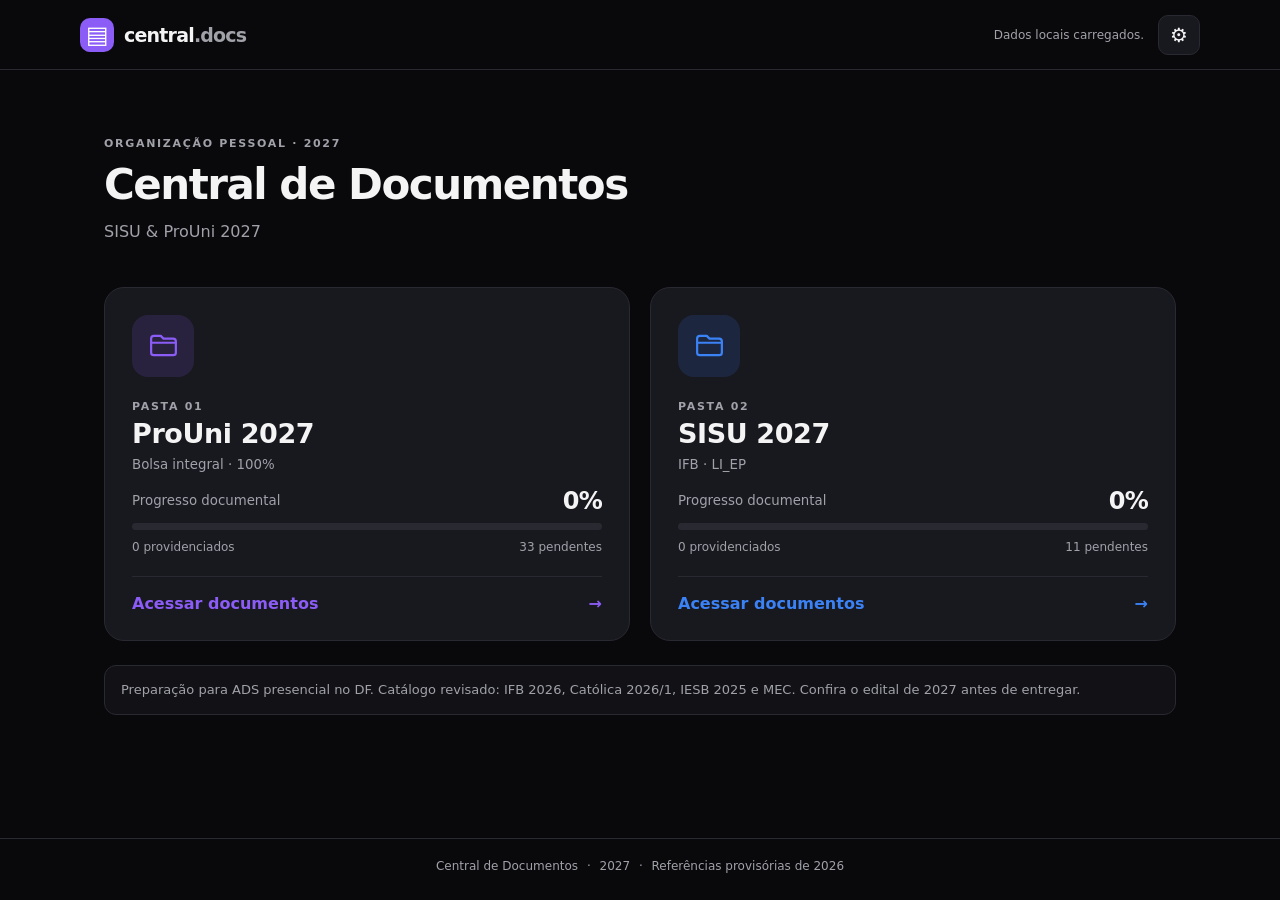
==== commit 1bea90e6: "Sincroniza versão portátil com validação corrigida" ====
--- a/Central_de_Documentos_2027.html
+++ b/Central_de_Documentos_2027.html
@@ -175,14 +175,7 @@
 const fresh=()=>({version:2,items:{},custom:[],removed:[],timeline:{}});
 const validStatus=s=>['P','A','V','U','X'].includes(s);
 const isObj=x=>x&&typeof x==='object'&&!Array.isArray(x);
-function validateProgram(x,p){if(!isObj(x)||x.version!==2||!isObj(x.items)||!Array.isArray(x.custom)||!Array.isArray(x.removed)||!isObj(x.timeline))throw Error('Dados incompatíveis.');const ids=new Set(CATALOG[p].map(d=>d.id));for(const d of x.custom){if(!isObj(d)||typeof d.id!=='string'||!new RegExp('^'+p+'NOVO[a-zA-Z0-9-]{1,100}||ids.has(d.id)||typeof d.name!=='string'||!d.name.trim()||d.name.length>180||!Number.isInteger(d.g)||d.g<0||d.g>6||!Number.isInteger(d.cat)||d.cat<0||d.cat>=CATS.length||!['O','C','A','P','V'].includes(d.kind)||!(p==='P'?d.mode==='P':['A','E','R'].includes(d.mode))||!['N','E','M','Q'].includes(d.time))throw Error('Documento personalizado inválido.');ids.add(d.id);}for(const [id,v] of Object.entries(x.items)){if(!ids.has(id)||!isObj(v)||!validStatus(v.status)||typeof v.note!=='string'||v.note.length>4000||typeof v.copy!=='boolean'||typeof v.applicable!=='boolean'||(v.updated!==undefined&&(typeof v.updated!=='string'||(v.updated!==''&&!Number.isFinite(Date.parse(v.updated)))))||(v.name!==undefined&&(typeof v.name!=='string'||v.name.length>180)))throw Error('Estado documental inválido.');}if(x.removed.some(id=>!ids.has(id))||Object.entries(x.timeline).some(([i,v])=>!/^\d+$/.test(i)||+i>=TIMELINES[p].length||typeof v!=='boolean'))throw Error('Etapas ou exclusões inválidas.');return x;}
-const defaultPrefs=()=>({theme:'dark',quota:'LI_EP'});
-function validatePrefs(x){if(!isObj(x)||!['dark','light'].includes(x.theme)||!['AC','LI_EP','LB_EP'].includes(x.quota))throw Error('Preferências inválidas.');return x;}
-const emptyItem=()=>({status:'P',note:'',copy:false,applicable:false,updated:''});
-function migrateSnapshot(s){if(s.version!==1||!Array.isArray(s.alteracoes)||!Array.isArray(s.removidos)||!Array.isArray(s.adicionados)||!isObj(s.etapas))throw Error('Registro anterior inválido.');const out={version:2,programs:{P:fresh(),S:fresh()},prefs:defaultPrefs()};out.prefs.quota=({AC:'AC',LI:'LI_EP',LB:'LB_EP'})[s.mode]||'LI_EP';for(const a of s.adicionados){const p=a.id?.[0];if(!out.programs[p])throw Error('Programa inválido.');out.programs[p].custom.push({id:a.id,name:a.name,g:a.g,cat:10,kind:a.kind==='O'?'O':'C',mode:p==='P'?'P':a.mode,time:a.phase==='D'?'E':'N',detail:'Importado do painel anterior.',link:'',shared:false,urgent:false});out.programs[p].items[a.id]={...emptyItem(),status:a.status==='R'?'A':a.status,note:String(a.note||''),copy:!!a.copy,applicable:a.status==='V',updated:''};}for(const a of s.alteracoes){const p=a.id?.[0];if(!out.programs[p])throw Error('Programa inválido.');out.programs[p].items[a.id]={...emptyItem(),status:a.status==='R'?'A':a.status,note:(a.status==='R'?'Prioridade urgente (registro anterior). ':'')+String(a.obs||''),copy:!!a.copia,applicable:a.status==='V',name:a.nome,updated:''};}for(const id of s.removidos){if(!out.programs[id[0]])throw Error('Exclusão inválida.');out.programs[id[0]].removed.push(id);}for(const [key,v] of Object.entries(s.etapas)){if(out.programs[key[0]])out.programs[key[0]].timeline[key.slice(1)]=!!v;}return out;}
-function decodeBackup(x){if(x?.version===1)x=migrateSnapshot(x);if(!isObj(x)||x.version!==2||!isObj(x.programs)||!Object.keys(x.programs).length||Object.keys(x.programs).some(p=>!['P','S'].includes(p)))throw Error('Backup incompatível.');for(const [p,s] of Object.entries(x.programs))validateProgram(s,p);if(x.prefs)validatePrefs(x.prefs);return x;}
-
-).test(d.id)||ids.has(d.id)||typeof d.name!=='string'||!d.name.trim()||d.name.length>180||!Number.isInteger(d.g)||d.g<0||d.g>6||!Number.isInteger(d.cat)||d.cat<0||d.cat>=CATS.length||!['O','C','A','P','V'].includes(d.kind)||!(p==='P'?d.mode==='P':['A','E','R'].includes(d.mode))||!['N','E','M','Q'].includes(d.time))throw Error('Documento personalizado inválido.');ids.add(d.id);}for(const [id,v] of Object.entries(x.items)){if(!ids.has(id)||!isObj(v)||!validStatus(v.status)||typeof v.note!=='string'||v.note.length>4000||typeof v.copy!=='boolean'||typeof v.applicable!=='boolean'||(v.name!==undefined&&(typeof v.name!=='string'||v.name.length>180)))throw Error('Estado documental inválido.');}if(x.removed.some(id=>!ids.has(id))||Object.entries(x.timeline).some(([i,v])=>!/^\d+$/.test(i)||+i>=TIMELINES[p].length||typeof v!=='boolean'))throw Error('Etapas ou exclusões inválidas.');return x;}
+function validateProgram(x,p){if(!isObj(x)||x.version!==2||!isObj(x.items)||!Array.isArray(x.custom)||!Array.isArray(x.removed)||!isObj(x.timeline))throw Error('Dados incompatíveis.');const ids=new Set(CATALOG[p].map(d=>d.id));for(const d of x.custom){if(!isObj(d)||typeof d.id!=='string'||!new RegExp('^'+p+'NOVO[a-zA-Z0-9-]{1,100}$').test(d.id)||ids.has(d.id)||typeof d.name!=='string'||!d.name.trim()||d.name.length>180||!Number.isInteger(d.g)||d.g<0||d.g>6||!Number.isInteger(d.cat)||d.cat<0||d.cat>=CATS.length||!['O','C','A','P','V'].includes(d.kind)||!(p==='P'?d.mode==='P':['A','E','R'].includes(d.mode))||!['N','E','M','Q'].includes(d.time))throw Error('Documento personalizado inválido.');ids.add(d.id);}for(const [id,v] of Object.entries(x.items)){if(!ids.has(id)||!isObj(v)||!validStatus(v.status)||typeof v.note!=='string'||v.note.length>4000||typeof v.copy!=='boolean'||typeof v.applicable!=='boolean'||(v.updated!==undefined&&(typeof v.updated!=='string'||(v.updated!==''&&!Number.isFinite(Date.parse(v.updated)))))||(v.name!==undefined&&(typeof v.name!=='string'||v.name.length>180)))throw Error('Estado documental inválido.');}if(x.removed.some(id=>!ids.has(id))||Object.entries(x.timeline).some(([i,v])=>!/^\d+$/.test(i)||+i>=TIMELINES[p].length||typeof v!=='boolean'))throw Error('Etapas ou exclusões inválidas.');return x;}
 const defaultPrefs=()=>({theme:'dark',quota:'LI_EP'});
 function validatePrefs(x){if(!isObj(x)||!['dark','light'].includes(x.theme)||!['AC','LI_EP','LB_EP'].includes(x.quota))throw Error('Preferências inválidas.');return x;}
 const emptyItem=()=>({status:'P',note:'',copy:false,applicable:false,updated:''});
